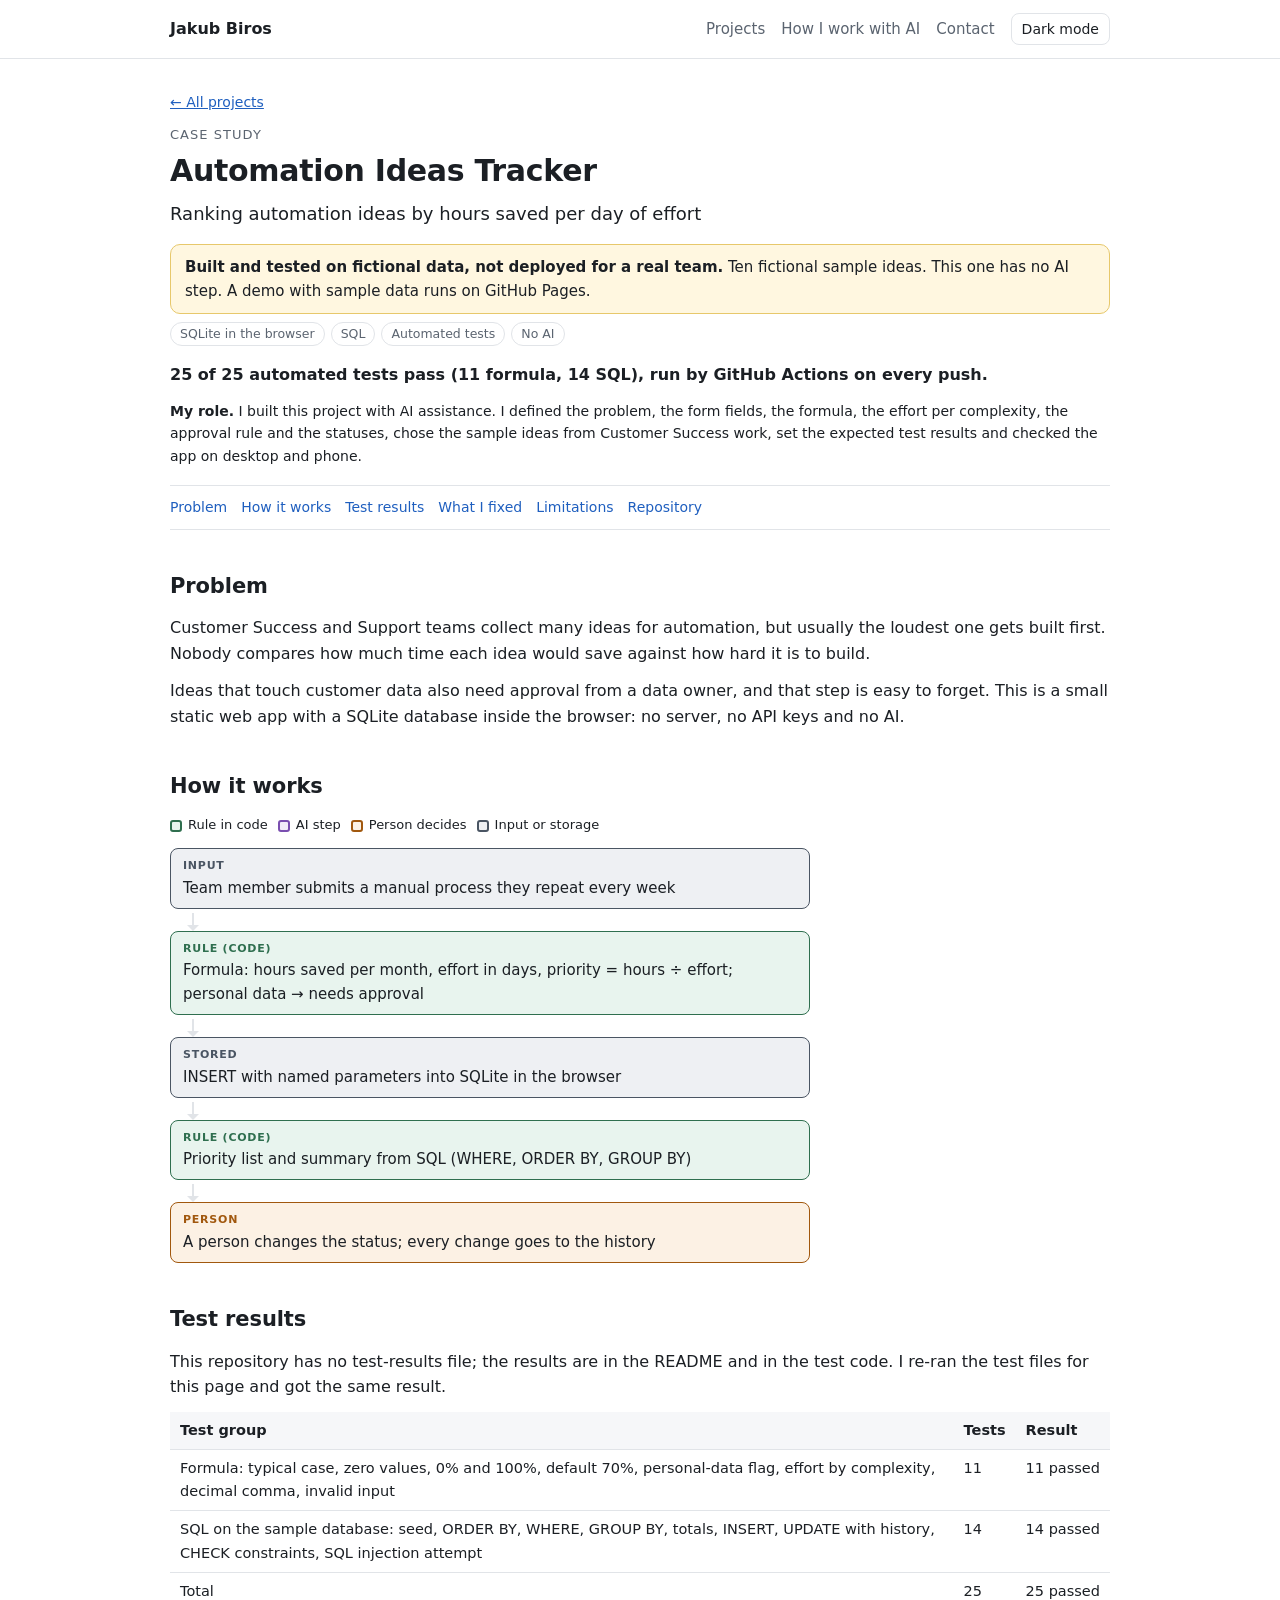
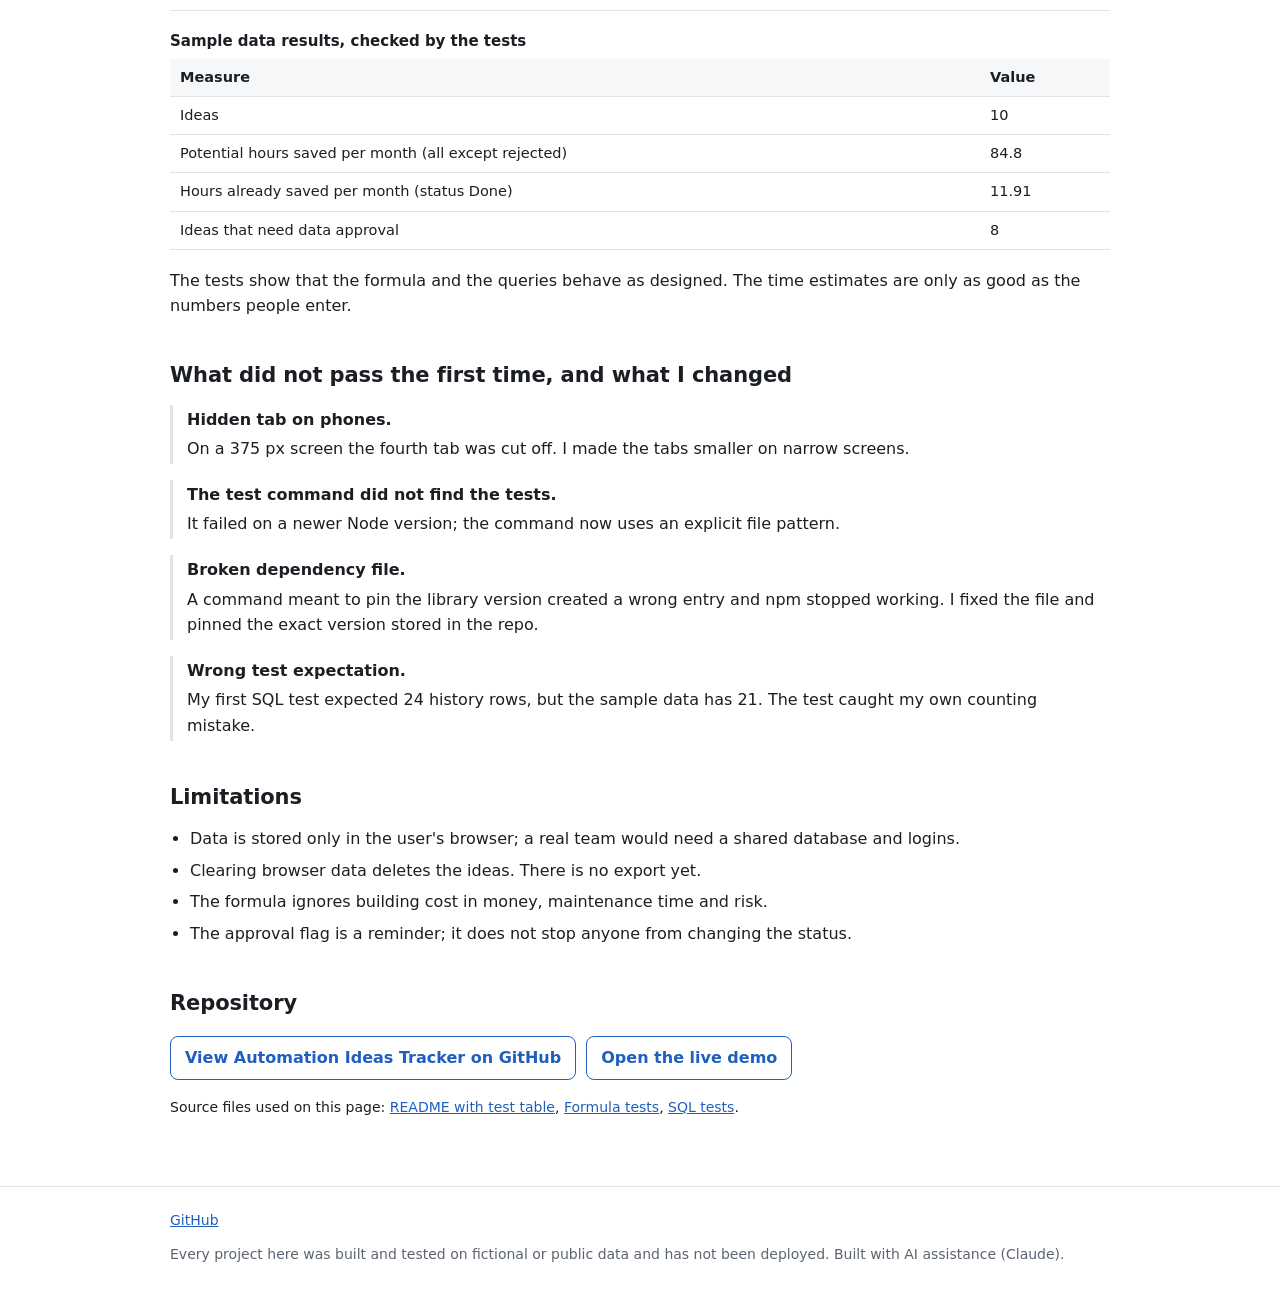
==== projects/automation-ideas-tracker.html @ 4a41bb15 "Portfolio site: 10 projects, replays, verified numbers Co-Authored-By: Claude Opus 5.5 <noreply@anth" ====
<!doctype html>
<html lang="en">
<head>
<meta charset="utf-8">
<meta name="viewport" content="width=device-width,initial-scale=1">
<title>Automation Ideas Tracker — Jakub Biros</title>
<meta name="description" content="Automation ideas sit in chat threads, and the loudest one gets built first instead of the one that saves the most time per day of building effort.">
<meta name="color-scheme" content="light dark">
<meta property="og:type" content="website">
<meta property="og:title" content="Automation Ideas Tracker — Jakub Biros">
<meta property="og:description" content="Automation ideas sit in chat threads, and the loudest one gets built first instead of the one that saves the most time per day of building effort.">
<meta property="og:image" content="https://kubabiros595-png.github.io/portfolio/assets/og.png">
<meta property="og:url" content="https://kubabiros595-png.github.io/portfolio/projects/automation-ideas-tracker.html">
<meta name="twitter:card" content="summary_large_image">
<link rel="icon" href="data:image/svg+xml,%3Csvg xmlns='http://www.w3.org/2000/svg' viewBox='0 0 32 32'%3E%3Crect width='32' height='32' rx='7' fill='%231f5fbf'/%3E%3Ctext x='16' y='22' font-family='Arial' font-size='15' font-weight='700' fill='white' text-anchor='middle'%3EJB%3C/text%3E%3C/svg%3E">
<script>try{var t=localStorage.getItem('theme');if(t==='light'||t==='dark')document.documentElement.setAttribute('data-theme',t)}catch(e){}</script>
<link rel="stylesheet" href="../assets/style.css">
</head>
<body>
<a class="skip" href="#content">Skip to content</a>
<header class="site"><div class="wrap">
<a class="brand" href="../index.html">Jakub Biros</a>
<nav class="main" aria-label="Main"><a href="../index.html#projects">Projects</a><a href="../how-i-work.html">How I work with AI</a><a href="../index.html#contact">Contact</a></nav>
<button id="theme" type="button" aria-label="Switch colour theme">Dark mode</button>
</div></header>
<main id="content"><div class="wrap">
<p class="crumb"><a href="../index.html#projects">← All projects</a></p><p class="kicker">Case study</p><h1>Automation Ideas Tracker</h1><p class="lead">Ranking automation ideas by hours saved per day of effort</p><p class="banner"><strong>Built and tested on fictional data, not deployed for a real team.</strong> Ten fictional sample ideas. This one has no AI step. A demo with sample data runs on GitHub Pages.</p><ul class="tags"><li>SQLite in the browser</li><li>SQL</li><li>Automated tests</li><li>No AI</li></ul><p style="margin-top:16px" class="result">25 of 25 automated tests pass (11 formula, 14 SQL), run by GitHub Actions on every push.</p><p class="small"><strong>My role.</strong> I built this project with AI assistance. I defined the problem, the form fields, the formula, the effort per complexity, the approval rule and the statuses, chose the sample ideas from Customer Success work, set the expected test results and checked the app on desktop and phone.</p><nav class="toc" aria-label="On this page"><a href="#problem">Problem</a><a href="#how">How it works</a><a href="#tests">Test results</a><a href="#fixes">What I fixed</a><a href="#limits">Limitations</a><a href="#repo">Repository</a></nav><h2 id="problem">Problem</h2><p>Customer Success and Support teams collect many ideas for automation, but usually the loudest one gets built first. Nobody compares how much time each idea would save against how hard it is to build.</p><p>Ideas that touch customer data also need approval from a data owner, and that step is easy to forget. This is a small static web app with a SQLite database inside the browser: no server, no API keys and no AI.</p><h2 id="how">How it works</h2><ul class="legend" aria-label="Legend"><li><span class="sw rule"></span>Rule in code</li><li><span class="sw ai"></span>AI step</li><li><span class="sw human"></span>Person decides</li><li><span class="sw io"></span>Input or storage</li></ul><ol class="flow"><li class="io"><div class="node"><span class="k">Input</span>Team member submits a manual process they repeat every week</div></li><li class="rule"><div class="node"><span class="k">Rule (code)</span>Formula: hours saved per month, effort in days, priority = hours ÷ effort; personal data → needs approval</div></li><li class="store"><div class="node"><span class="k">Stored</span>INSERT with named parameters into SQLite in the browser</div></li><li class="rule"><div class="node"><span class="k">Rule (code)</span>Priority list and summary from SQL (WHERE, ORDER BY, GROUP BY)</div></li><li class="human"><div class="node"><span class="k">Person</span>A person changes the status; every change goes to the history</div></li></ol><h2 id="tests">Test results</h2><p>This repository has no test-results file; the results are in the README and in the test code. I re-ran the test files for this page and got the same result.</p><div class="tbl"><table><thead><tr><th scope="col">Test group</th><th scope="col">Tests</th><th scope="col">Result</th></tr></thead><tbody><tr><td>Formula: typical case, zero values, 0% and 100%, default 70%, personal-data flag, effort by complexity, decimal comma, invalid input</td><td class="num">11</td><td class="num">11 passed</td></tr><tr><td>SQL on the sample database: seed, ORDER BY, WHERE, GROUP BY, totals, INSERT, UPDATE with history, CHECK constraints, SQL injection attempt</td><td class="num">14</td><td class="num">14 passed</td></tr><tr><td class="num">Total</td><td class="num">25</td><td class="num">25 passed</td></tr></tbody></table></div><div class="tbl"><table><caption>Sample data results, checked by the tests</caption><thead><tr><th scope="col">Measure</th><th scope="col">Value</th></tr></thead><tbody><tr><td class="num">Ideas</td><td class="num">10</td></tr><tr><td>Potential hours saved per month (all except rejected)</td><td class="num">84.8</td></tr><tr><td>Hours already saved per month (status Done)</td><td class="num">11.91</td></tr><tr><td>Ideas that need data approval</td><td class="num">8</td></tr></tbody></table></div><p>The tests show that the formula and the queries behave as designed. The time estimates are only as good as the numbers people enter.</p><h2 id="fixes">What did not pass the first time, and what I changed</h2><div class="fix"><h3>Hidden tab on phones.</h3><p>On a 375 px screen the fourth tab was cut off. I made the tabs smaller on narrow screens.</p></div><div class="fix"><h3>The test command did not find the tests.</h3><p>It failed on a newer Node version; the command now uses an explicit file pattern.</p></div><div class="fix"><h3>Broken dependency file.</h3><p>A command meant to pin the library version created a wrong entry and npm stopped working. I fixed the file and pinned the exact version stored in the repo.</p></div><div class="fix"><h3>Wrong test expectation.</h3><p>My first SQL test expected 24 history rows, but the sample data has 21. The test caught my own counting mistake.</p></div><h2 id="limits">Limitations</h2><ul class="plain"><li>Data is stored only in the user's browser; a real team would need a shared database and logins.</li><li>Clearing browser data deletes the ideas. There is no export yet.</li><li>The formula ignores building cost in money, maintenance time and risk.</li><li>The approval flag is a reminder; it does not stop anyone from changing the status.</li></ul><h2 id="repo">Repository</h2><p><a class="repo" href="https://github.com/kubabiros595-png/automation-ideas-tracker">View Automation Ideas Tracker on GitHub</a><a class="repo" href="https://kubabiros595-png.github.io/automation-ideas-tracker/">Open the live demo</a></p><p class="small">Source files used on this page: <a href="https://github.com/kubabiros595-png/automation-ideas-tracker/blob/main/README.md">README with test table</a>, <a href="https://github.com/kubabiros595-png/automation-ideas-tracker/blob/main/test/calc.test.js">Formula tests</a>, <a href="https://github.com/kubabiros595-png/automation-ideas-tracker/blob/main/test/sql.test.js">SQL tests</a>.</p></div></main>
<footer class="site"><div class="wrap">
<p><a href="https://github.com/kubabiros595-png" rel="me">GitHub</a></p>
<p>Every project here was built and tested on fictional or public data and has not been deployed. Built with AI assistance (Claude).</p>
</div></footer>
<script src="../assets/app.js" defer></script>
</body></html>
---- assets/style.css ----
:root{
  --bg:#ffffff;--bg2:#f6f7f9;--fg:#1b1f24;--muted:#5b6470;--line:#e1e4e8;--accent:#1f5fbf;--accent-bg:#eaf1fc;
  --rule:#2f6f4f;--rule-bg:#e8f4ee;--ai:#7a4fb0;--ai-bg:#f2ecfa;--human:#a1580e;--human-bg:#fcf1e4;--store:#4a5563;--store-bg:#eef0f3;
  --ok:#1d7a43;--bad:#b3261e;--warn-bg:#fff7e0;--warn-line:#e7c86b;
  --radius:10px;--max:980px;
  color-scheme:light;
}
@media (prefers-color-scheme:dark){:root:not([data-theme="light"]){
  --bg:#111418;--bg2:#181c21;--fg:#e7eaee;--muted:#9aa4b0;--line:#2a3038;--accent:#7fb0ff;--accent-bg:#1a2638;
  --rule:#7fd1a5;--rule-bg:#16271f;--ai:#c4a3f0;--ai-bg:#221a2e;--human:#f0b874;--human-bg:#2b2014;--store:#b4bdc8;--store-bg:#1e232a;
  --ok:#6fd49a;--bad:#ff8a80;--warn-bg:#2a2412;--warn-line:#6b5a22;color-scheme:dark}}
:root[data-theme="dark"]{
  --bg:#111418;--bg2:#181c21;--fg:#e7eaee;--muted:#9aa4b0;--line:#2a3038;--accent:#7fb0ff;--accent-bg:#1a2638;
  --rule:#7fd1a5;--rule-bg:#16271f;--ai:#c4a3f0;--ai-bg:#221a2e;--human:#f0b874;--human-bg:#2b2014;--store:#b4bdc8;--store-bg:#1e232a;
  --ok:#6fd49a;--bad:#ff8a80;--warn-bg:#2a2412;--warn-line:#6b5a22;color-scheme:dark}
*{box-sizing:border-box}
html{-webkit-text-size-adjust:100%}
body{margin:0;background:var(--bg);color:var(--fg);font:16px/1.6 system-ui,-apple-system,"Segoe UI",Roboto,"Helvetica Neue",Arial,sans-serif}
a{color:var(--accent)}
a:focus-visible,button:focus-visible,select:focus-visible,input:focus-visible{outline:2px solid var(--accent);outline-offset:2px}
.wrap{max-width:var(--max);margin:0 auto;padding:0 20px}
header.site{border-bottom:1px solid var(--line);background:var(--bg)}
header.site .wrap{display:flex;align-items:center;gap:16px;min-height:58px;flex-wrap:wrap}
.brand{font-weight:650;text-decoration:none;color:var(--fg);margin-right:auto}
nav.main a{color:var(--muted);text-decoration:none;margin-left:16px;font-size:15px}
nav.main a:hover,nav.main a[aria-current="page"]{color:var(--fg)}
#theme{background:none;border:1px solid var(--line);color:var(--fg);border-radius:8px;padding:4px 10px;font:inherit;font-size:14px;cursor:pointer}
main{padding:32px 0 56px}
h1{font-size:30px;line-height:1.25;margin:0 0 10px;letter-spacing:-.01em}
h2{font-size:21px;margin:40px 0 12px;letter-spacing:-.005em}
h3{font-size:17px;margin:22px 0 8px}
p{margin:0 0 12px}
.lead{font-size:18px;color:var(--fg);max-width:720px}
.muted{color:var(--muted)}
.small{font-size:14px}
.banner{border:1px solid var(--warn-line);background:var(--warn-bg);border-radius:var(--radius);padding:10px 14px;margin:16px 0 8px;font-size:15px}
.banner strong{font-weight:650}
.tags{display:flex;flex-wrap:wrap;gap:6px;margin:8px 0 0;padding:0;list-style:none}
.tags li{font-size:12.5px;border:1px solid var(--line);border-radius:999px;padding:1px 9px;color:var(--muted)}
.featured{display:grid;gap:16px;grid-template-columns:repeat(auto-fit,minmax(270px,1fr))}
.grid{display:grid;gap:14px;grid-template-columns:repeat(auto-fit,minmax(250px,1fr))}
.card{border:1px solid var(--line);border-radius:var(--radius);padding:18px;background:var(--bg);display:flex;flex-direction:column}
.featured .card{background:var(--bg2);border-width:1px}
.card h3{margin:0 0 6px;font-size:18px}
.card h3 a{color:var(--fg);text-decoration:none}
.card h3 a:hover{text-decoration:underline}
.card .lbl{font-size:12px;text-transform:uppercase;letter-spacing:.06em;color:var(--muted);margin:10px 0 2px}
.card p{margin:0;font-size:15px}
.card .links{margin-top:auto;padding-top:14px;font-size:14px;display:flex;gap:14px;flex-wrap:wrap}
.result{font-weight:550}
.kicker{font-size:13px;text-transform:uppercase;letter-spacing:.08em;color:var(--muted);margin:0 0 6px}
/* flow diagram */
.legend{display:flex;flex-wrap:wrap;gap:10px;margin:0 0 12px;padding:0;list-style:none;font-size:13px}
.legend li{display:flex;align-items:center;gap:6px}
.sw{width:12px;height:12px;border-radius:3px;display:inline-block;border:2px solid}
.flow{list-style:none;margin:0;padding:0;max-width:640px}
.flow>li{position:relative;padding-bottom:22px}
.flow>li:last-child{padding-bottom:0}
.flow>li:not(:last-child)::after{content:"";position:absolute;left:22px;bottom:4px;height:14px;border-left:2px solid var(--line)}
.flow>li:not(:last-child)::before{content:"";position:absolute;left:17px;bottom:0;border:6px solid transparent;border-top-color:var(--line);border-bottom:0}
.node{border:1.5px solid;border-radius:8px;padding:8px 12px;font-size:15px}
.node .k{font-size:11px;text-transform:uppercase;letter-spacing:.07em;font-weight:650;display:block;margin-bottom:1px}
.rule .node{border-color:var(--rule);background:var(--rule-bg)} .rule .k{color:var(--rule)}
.ai .node{border-color:var(--ai);background:var(--ai-bg)} .ai .k{color:var(--ai)}
.human .node{border-color:var(--human);background:var(--human-bg)} .human .k{color:var(--human)}
.io .node,.store .node{border-color:var(--store);background:var(--store-bg)} .io .k,.store .k{color:var(--store)}
.exits{list-style:none;margin:4px 0 0 14px;padding:0;font-size:13.5px;color:var(--muted)}
.exits li::before{content:"↳ ";}
.sw.rule{border-color:var(--rule);background:var(--rule-bg)}.sw.ai{border-color:var(--ai);background:var(--ai-bg)}.sw.human{border-color:var(--human);background:var(--human-bg)}.sw.io{border-color:var(--store);background:var(--store-bg)}
/* tables */
.tbl{overflow-x:auto;margin:8px 0 18px;-webkit-overflow-scrolling:touch}
table{border-collapse:collapse;width:100%;font-size:14.5px}
caption{text-align:left;font-weight:600;padding:0 0 6px;font-size:15px}
th,td{border-bottom:1px solid var(--line);padding:7px 10px;text-align:left;vertical-align:top}
th{font-weight:600;background:var(--bg2);white-space:nowrap}
td.num{white-space:nowrap}
.fix{border-left:3px solid var(--line);padding:2px 0 2px 14px;margin:0 0 16px}
.fix h3{margin:0 0 4px;font-size:16px}
.fix p{margin:0;color:var(--fg)}
ul.plain{padding-left:20px;margin:0 0 12px}
ul.plain li{margin:0 0 6px}
.repo{display:inline-block;border:1px solid var(--accent);border-radius:8px;padding:8px 14px;text-decoration:none;font-weight:550;margin:4px 10px 4px 0}
.repo:hover{background:var(--accent-bg)}
/* replay */
.replay{border:1px solid var(--line);border-radius:var(--radius);padding:16px;background:var(--bg2);margin:10px 0 8px}
.replay label{font-weight:600;font-size:14px;display:block;margin:0 0 6px}
.replay select{font:inherit;font-size:15px;padding:6px 8px;border:1px solid var(--line);border-radius:8px;background:var(--bg);color:var(--fg);max-width:100%;width:100%}
.replay input[type=range]{width:100%;max-width:420px;accent-color:var(--accent)}
.replay .out{margin-top:12px}
.replay dl{display:grid;grid-template-columns:max-content 1fr;gap:4px 14px;margin:0;font-size:15px}
.replay dt{color:var(--muted)}
.replay dd{margin:0;word-break:break-word}
.pill{display:inline-block;border-radius:999px;padding:0 9px;font-size:13px;font-weight:600;border:1px solid}
.pill.pass{color:var(--ok);border-color:var(--ok)}
.pill.fail{color:var(--bad);border-color:var(--bad)}
.lvl{font-weight:600}
.lvl.urgent,.lvl.red{color:var(--bad)}
.lvl.high,.lvl.yellow{color:var(--human)}
.lvl.green,.lvl.none,.lvl.ok{color:var(--ok)}
.daylbl{font-weight:600;font-size:15px;margin-left:8px}
.tabs{display:flex;flex-wrap:wrap;gap:6px;margin:0 0 10px}
.tabs button{font:inherit;font-size:14px;border:1px solid var(--line);background:var(--bg);color:var(--fg);border-radius:8px;padding:4px 10px;cursor:pointer}
.tabs button[aria-pressed="true"]{border-color:var(--accent);background:var(--accent-bg)}
.principle{border:1px solid var(--line);border-radius:var(--radius);padding:18px;margin:0 0 16px}
.principle h2{margin:0 0 6px;font-size:19px}
.principle ul{margin:8px 0 0;padding-left:20px}
.principle li{margin:0 0 8px}
footer.site{border-top:1px solid var(--line);padding:22px 0 30px;font-size:14px;color:var(--muted)}
footer.site a{margin-right:16px}
.crumb{font-size:14px;margin:0 0 12px}
@media (max-width:600px){
  h1{font-size:25px} .lead{font-size:17px} main{padding-top:22px}
  nav.main{order:3;width:100%;padding-bottom:6px}
  nav.main a{margin-left:0;margin-right:16px}
  header.site .wrap{padding-top:8px;gap:6px 12px}
  #theme{order:2}
  .replay dl{grid-template-columns:1fr} .replay dt{margin-top:6px}
}
.toc{display:flex;flex-wrap:wrap;gap:6px 14px;font-size:14px;margin:18px 0 0;padding:10px 0;border-top:1px solid var(--line);border-bottom:1px solid var(--line)}
.toc a{text-decoration:none}
.toc a:hover{text-decoration:underline}
h2[id]{scroll-margin-top:12px}
.skip{position:absolute;left:-9999px;top:0}.skip:focus{left:10px;top:10px;background:var(--bg);padding:6px 10px;border:1px solid var(--line);z-index:9}
@media (min-width:860px){.grid .card:last-child:nth-child(3n+1){grid-column:1/-1}.grid .card:last-child:nth-child(3n+1) p{max-width:640px}}
@media (max-width:640px){
  table.stack thead{position:absolute;left:-9999px}
  table.stack,table.stack tbody,table.stack tr,table.stack td{display:block;width:100%}
  table.stack tr{border:1px solid var(--line);border-radius:8px;margin:0 0 10px;padding:6px 10px;background:var(--bg)}
  table.stack td{border:0;padding:3px 0;white-space:normal;display:grid;grid-template-columns:7.5em 1fr;gap:8px}
  table.stack td::before{content:attr(data-label);color:var(--muted);font-size:13px}
}
table.stack td:empty{display:none}
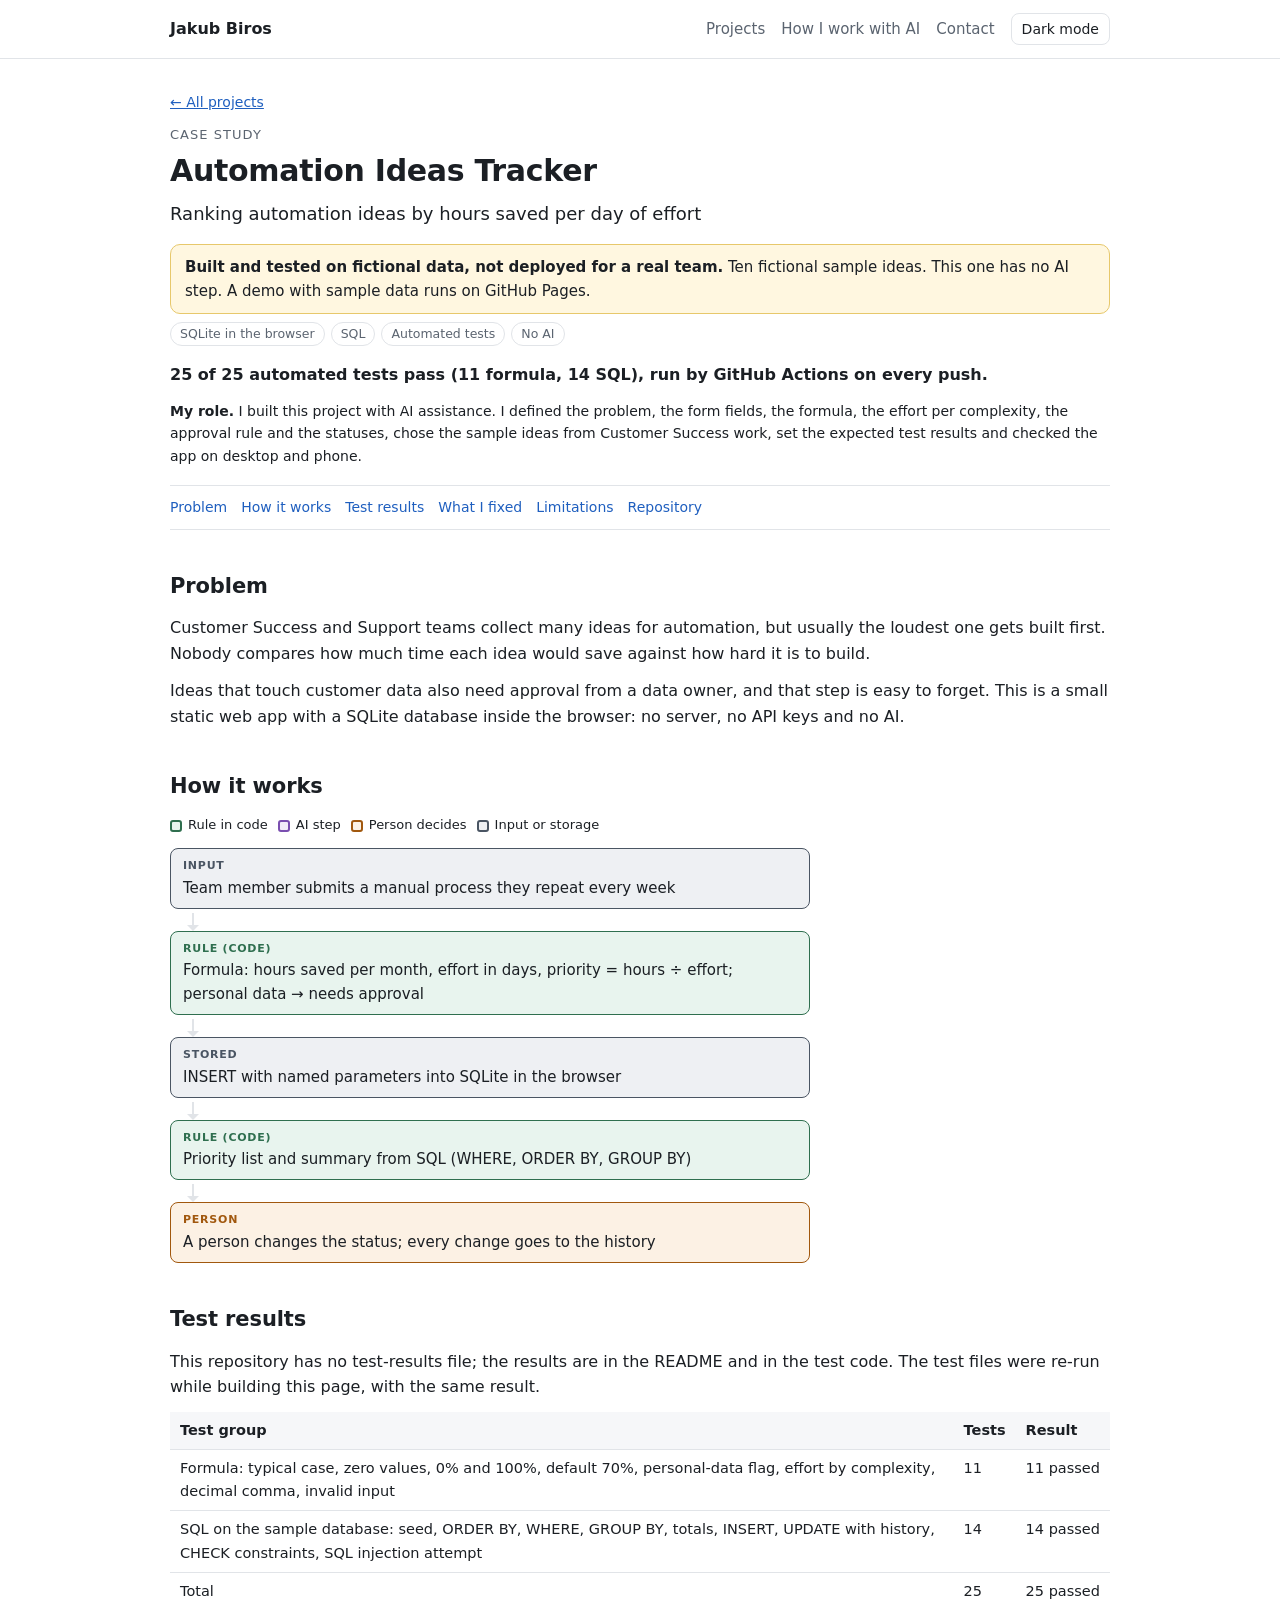
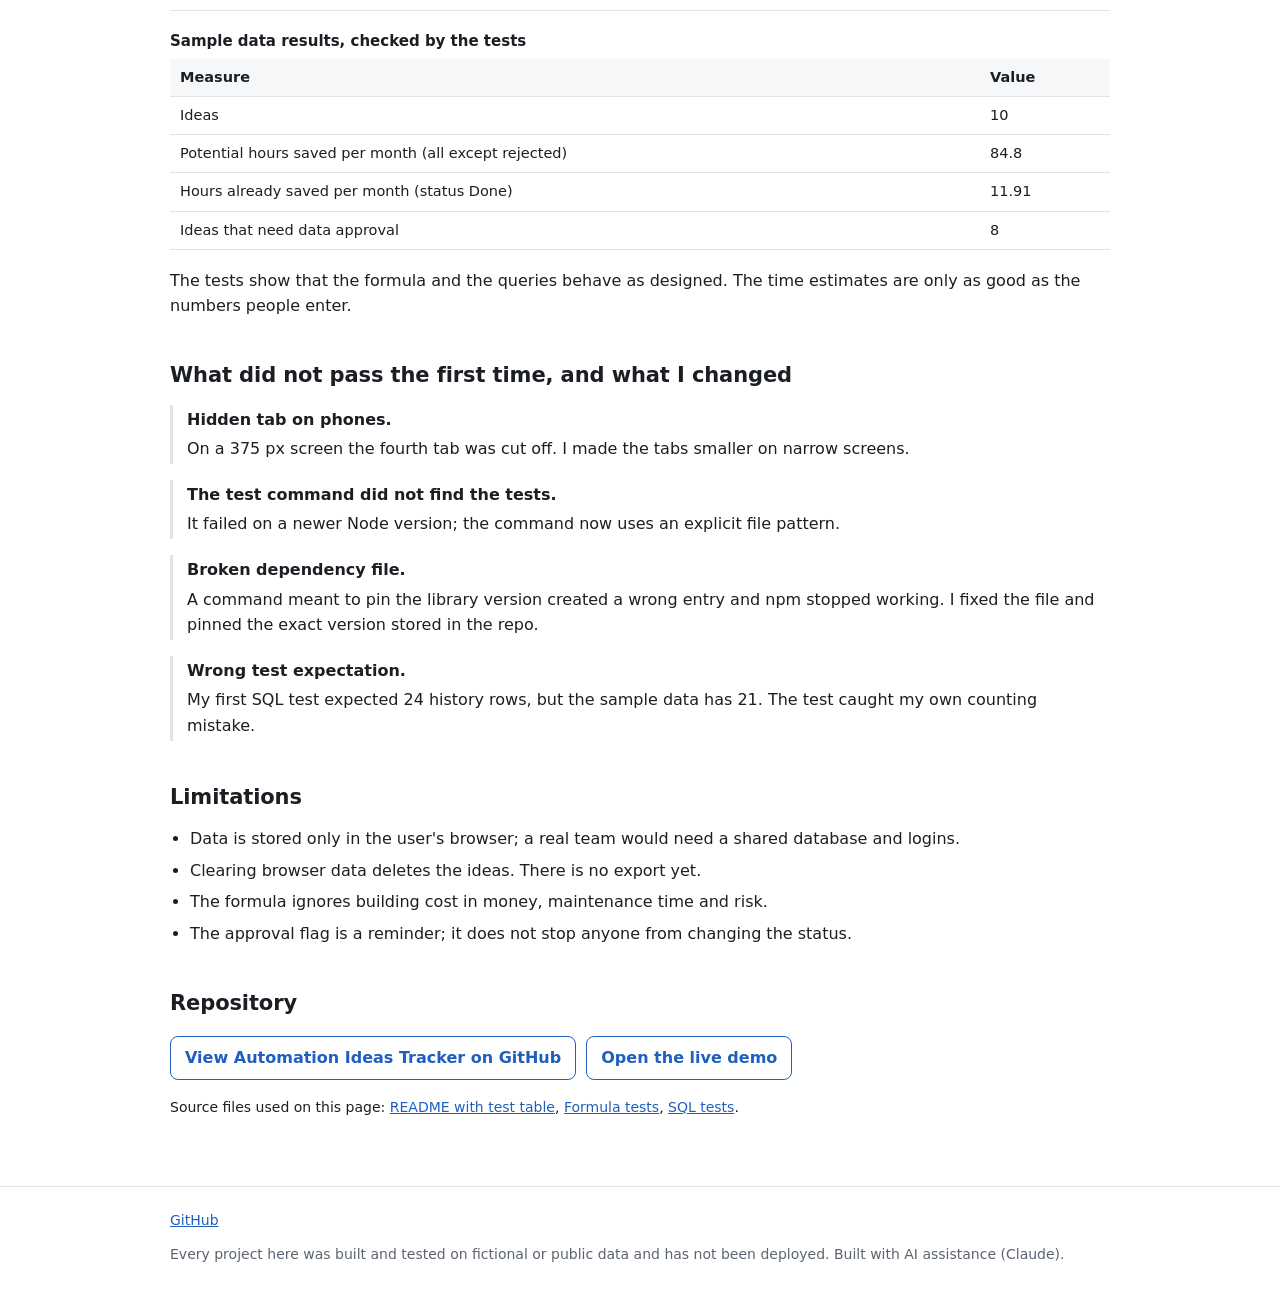
==== commit 1d1ccdcc: "Review rounds: roles, mobile replays, OG image, wording Co-Authored-By: Claude Opus 5.5 <noreply@ant" ====
--- a/projects/automation-ideas-tracker.html
+++ b/projects/automation-ideas-tracker.html
@@ -24,7 +24,7 @@
 <button id="theme" type="button" aria-label="Switch colour theme">Dark mode</button>
 </div></header>
 <main id="content"><div class="wrap">
-<p class="crumb"><a href="../index.html#projects">← All projects</a></p><p class="kicker">Case study</p><h1>Automation Ideas Tracker</h1><p class="lead">Ranking automation ideas by hours saved per day of effort</p><p class="banner"><strong>Built and tested on fictional data, not deployed for a real team.</strong> Ten fictional sample ideas. This one has no AI step. A demo with sample data runs on GitHub Pages.</p><ul class="tags"><li>SQLite in the browser</li><li>SQL</li><li>Automated tests</li><li>No AI</li></ul><p style="margin-top:16px" class="result">25 of 25 automated tests pass (11 formula, 14 SQL), run by GitHub Actions on every push.</p><p class="small"><strong>My role.</strong> I built this project with AI assistance. I defined the problem, the form fields, the formula, the effort per complexity, the approval rule and the statuses, chose the sample ideas from Customer Success work, set the expected test results and checked the app on desktop and phone.</p><nav class="toc" aria-label="On this page"><a href="#problem">Problem</a><a href="#how">How it works</a><a href="#tests">Test results</a><a href="#fixes">What I fixed</a><a href="#limits">Limitations</a><a href="#repo">Repository</a></nav><h2 id="problem">Problem</h2><p>Customer Success and Support teams collect many ideas for automation, but usually the loudest one gets built first. Nobody compares how much time each idea would save against how hard it is to build.</p><p>Ideas that touch customer data also need approval from a data owner, and that step is easy to forget. This is a small static web app with a SQLite database inside the browser: no server, no API keys and no AI.</p><h2 id="how">How it works</h2><ul class="legend" aria-label="Legend"><li><span class="sw rule"></span>Rule in code</li><li><span class="sw ai"></span>AI step</li><li><span class="sw human"></span>Person decides</li><li><span class="sw io"></span>Input or storage</li></ul><ol class="flow"><li class="io"><div class="node"><span class="k">Input</span>Team member submits a manual process they repeat every week</div></li><li class="rule"><div class="node"><span class="k">Rule (code)</span>Formula: hours saved per month, effort in days, priority = hours ÷ effort; personal data → needs approval</div></li><li class="store"><div class="node"><span class="k">Stored</span>INSERT with named parameters into SQLite in the browser</div></li><li class="rule"><div class="node"><span class="k">Rule (code)</span>Priority list and summary from SQL (WHERE, ORDER BY, GROUP BY)</div></li><li class="human"><div class="node"><span class="k">Person</span>A person changes the status; every change goes to the history</div></li></ol><h2 id="tests">Test results</h2><p>This repository has no test-results file; the results are in the README and in the test code. I re-ran the test files for this page and got the same result.</p><div class="tbl"><table><thead><tr><th scope="col">Test group</th><th scope="col">Tests</th><th scope="col">Result</th></tr></thead><tbody><tr><td>Formula: typical case, zero values, 0% and 100%, default 70%, personal-data flag, effort by complexity, decimal comma, invalid input</td><td class="num">11</td><td class="num">11 passed</td></tr><tr><td>SQL on the sample database: seed, ORDER BY, WHERE, GROUP BY, totals, INSERT, UPDATE with history, CHECK constraints, SQL injection attempt</td><td class="num">14</td><td class="num">14 passed</td></tr><tr><td class="num">Total</td><td class="num">25</td><td class="num">25 passed</td></tr></tbody></table></div><div class="tbl"><table><caption>Sample data results, checked by the tests</caption><thead><tr><th scope="col">Measure</th><th scope="col">Value</th></tr></thead><tbody><tr><td class="num">Ideas</td><td class="num">10</td></tr><tr><td>Potential hours saved per month (all except rejected)</td><td class="num">84.8</td></tr><tr><td>Hours already saved per month (status Done)</td><td class="num">11.91</td></tr><tr><td>Ideas that need data approval</td><td class="num">8</td></tr></tbody></table></div><p>The tests show that the formula and the queries behave as designed. The time estimates are only as good as the numbers people enter.</p><h2 id="fixes">What did not pass the first time, and what I changed</h2><div class="fix"><h3>Hidden tab on phones.</h3><p>On a 375 px screen the fourth tab was cut off. I made the tabs smaller on narrow screens.</p></div><div class="fix"><h3>The test command did not find the tests.</h3><p>It failed on a newer Node version; the command now uses an explicit file pattern.</p></div><div class="fix"><h3>Broken dependency file.</h3><p>A command meant to pin the library version created a wrong entry and npm stopped working. I fixed the file and pinned the exact version stored in the repo.</p></div><div class="fix"><h3>Wrong test expectation.</h3><p>My first SQL test expected 24 history rows, but the sample data has 21. The test caught my own counting mistake.</p></div><h2 id="limits">Limitations</h2><ul class="plain"><li>Data is stored only in the user's browser; a real team would need a shared database and logins.</li><li>Clearing browser data deletes the ideas. There is no export yet.</li><li>The formula ignores building cost in money, maintenance time and risk.</li><li>The approval flag is a reminder; it does not stop anyone from changing the status.</li></ul><h2 id="repo">Repository</h2><p><a class="repo" href="https://github.com/kubabiros595-png/automation-ideas-tracker">View Automation Ideas Tracker on GitHub</a><a class="repo" href="https://kubabiros595-png.github.io/automation-ideas-tracker/">Open the live demo</a></p><p class="small">Source files used on this page: <a href="https://github.com/kubabiros595-png/automation-ideas-tracker/blob/main/README.md">README with test table</a>, <a href="https://github.com/kubabiros595-png/automation-ideas-tracker/blob/main/test/calc.test.js">Formula tests</a>, <a href="https://github.com/kubabiros595-png/automation-ideas-tracker/blob/main/test/sql.test.js">SQL tests</a>.</p></div></main>
+<p class="crumb"><a href="../index.html#projects">← All projects</a></p><p class="kicker">Case study</p><h1>Automation Ideas Tracker</h1><p class="lead">Ranking automation ideas by hours saved per day of effort</p><p class="banner"><strong>Built and tested on fictional data, not deployed for a real team.</strong> Ten fictional sample ideas. This one has no AI step. A demo with sample data runs on GitHub Pages.</p><ul class="tags"><li>SQLite in the browser</li><li>SQL</li><li>Automated tests</li><li>No AI</li></ul><p style="margin-top:16px" class="result">25 of 25 automated tests pass (11 formula, 14 SQL), run by GitHub Actions on every push.</p><p class="small"><strong>My role.</strong> I built this project with AI assistance. I defined the problem, the form fields, the formula, the effort per complexity, the approval rule and the statuses, chose the sample ideas from Customer Success work, set the expected test results and checked the app on desktop and phone.</p><nav class="toc" aria-label="On this page"><a href="#problem">Problem</a><a href="#how">How it works</a><a href="#tests">Test results</a><a href="#fixes">What I fixed</a><a href="#limits">Limitations</a><a href="#repo">Repository</a></nav><h2 id="problem">Problem</h2><p>Customer Success and Support teams collect many ideas for automation, but usually the loudest one gets built first. Nobody compares how much time each idea would save against how hard it is to build.</p><p>Ideas that touch customer data also need approval from a data owner, and that step is easy to forget. This is a small static web app with a SQLite database inside the browser: no server, no API keys and no AI.</p><h2 id="how">How it works</h2><ul class="legend" aria-label="Legend"><li><span class="sw rule"></span>Rule in code</li><li><span class="sw ai"></span>AI step</li><li><span class="sw human"></span>Person decides</li><li><span class="sw io"></span>Input or storage</li></ul><ol class="flow"><li class="io"><div class="node"><span class="k">Input</span>Team member submits a manual process they repeat every week</div></li><li class="rule"><div class="node"><span class="k">Rule (code)</span>Formula: hours saved per month, effort in days, priority = hours ÷ effort; personal data → needs approval</div></li><li class="store"><div class="node"><span class="k">Stored</span>INSERT with named parameters into SQLite in the browser</div></li><li class="rule"><div class="node"><span class="k">Rule (code)</span>Priority list and summary from SQL (WHERE, ORDER BY, GROUP BY)</div></li><li class="human"><div class="node"><span class="k">Person</span>A person changes the status; every change goes to the history</div></li></ol><h2 id="tests">Test results</h2><p>This repository has no test-results file; the results are in the README and in the test code. The test files were re-run while building this page, with the same result.</p><div class="tbl"><table><thead><tr><th scope="col">Test group</th><th scope="col">Tests</th><th scope="col">Result</th></tr></thead><tbody><tr><td>Formula: typical case, zero values, 0% and 100%, default 70%, personal-data flag, effort by complexity, decimal comma, invalid input</td><td class="num">11</td><td class="num">11 passed</td></tr><tr><td>SQL on the sample database: seed, ORDER BY, WHERE, GROUP BY, totals, INSERT, UPDATE with history, CHECK constraints, SQL injection attempt</td><td class="num">14</td><td class="num">14 passed</td></tr><tr><td class="num">Total</td><td class="num">25</td><td class="num">25 passed</td></tr></tbody></table></div><div class="tbl"><table><caption>Sample data results, checked by the tests</caption><thead><tr><th scope="col">Measure</th><th scope="col">Value</th></tr></thead><tbody><tr><td class="num">Ideas</td><td class="num">10</td></tr><tr><td>Potential hours saved per month (all except rejected)</td><td class="num">84.8</td></tr><tr><td>Hours already saved per month (status Done)</td><td class="num">11.91</td></tr><tr><td>Ideas that need data approval</td><td class="num">8</td></tr></tbody></table></div><p>The tests show that the formula and the queries behave as designed. The time estimates are only as good as the numbers people enter.</p><h2 id="fixes">What did not pass the first time, and what I changed</h2><div class="fix"><h3>Hidden tab on phones.</h3><p>On a 375 px screen the fourth tab was cut off. I made the tabs smaller on narrow screens.</p></div><div class="fix"><h3>The test command did not find the tests.</h3><p>It failed on a newer Node version; the command now uses an explicit file pattern.</p></div><div class="fix"><h3>Broken dependency file.</h3><p>A command meant to pin the library version created a wrong entry and npm stopped working. I fixed the file and pinned the exact version stored in the repo.</p></div><div class="fix"><h3>Wrong test expectation.</h3><p>My first SQL test expected 24 history rows, but the sample data has 21. The test caught my own counting mistake.</p></div><h2 id="limits">Limitations</h2><ul class="plain"><li>Data is stored only in the user's browser; a real team would need a shared database and logins.</li><li>Clearing browser data deletes the ideas. There is no export yet.</li><li>The formula ignores building cost in money, maintenance time and risk.</li><li>The approval flag is a reminder; it does not stop anyone from changing the status.</li></ul><h2 id="repo">Repository</h2><p><a class="repo" href="https://github.com/kubabiros595-png/automation-ideas-tracker">View Automation Ideas Tracker on GitHub</a><a class="repo" href="https://kubabiros595-png.github.io/automation-ideas-tracker/">Open the live demo</a></p><p class="small">Source files used on this page: <a href="https://github.com/kubabiros595-png/automation-ideas-tracker/blob/main/README.md">README with test table</a>, <a href="https://github.com/kubabiros595-png/automation-ideas-tracker/blob/main/test/calc.test.js">Formula tests</a>, <a href="https://github.com/kubabiros595-png/automation-ideas-tracker/blob/main/test/sql.test.js">SQL tests</a>.</p></div></main>
 <footer class="site"><div class="wrap">
 <p><a href="https://github.com/kubabiros595-png" rel="me">GitHub</a></p>
 <p>Every project here was built and tested on fictional or public data and has not been deployed. Built with AI assistance (Claude).</p>
